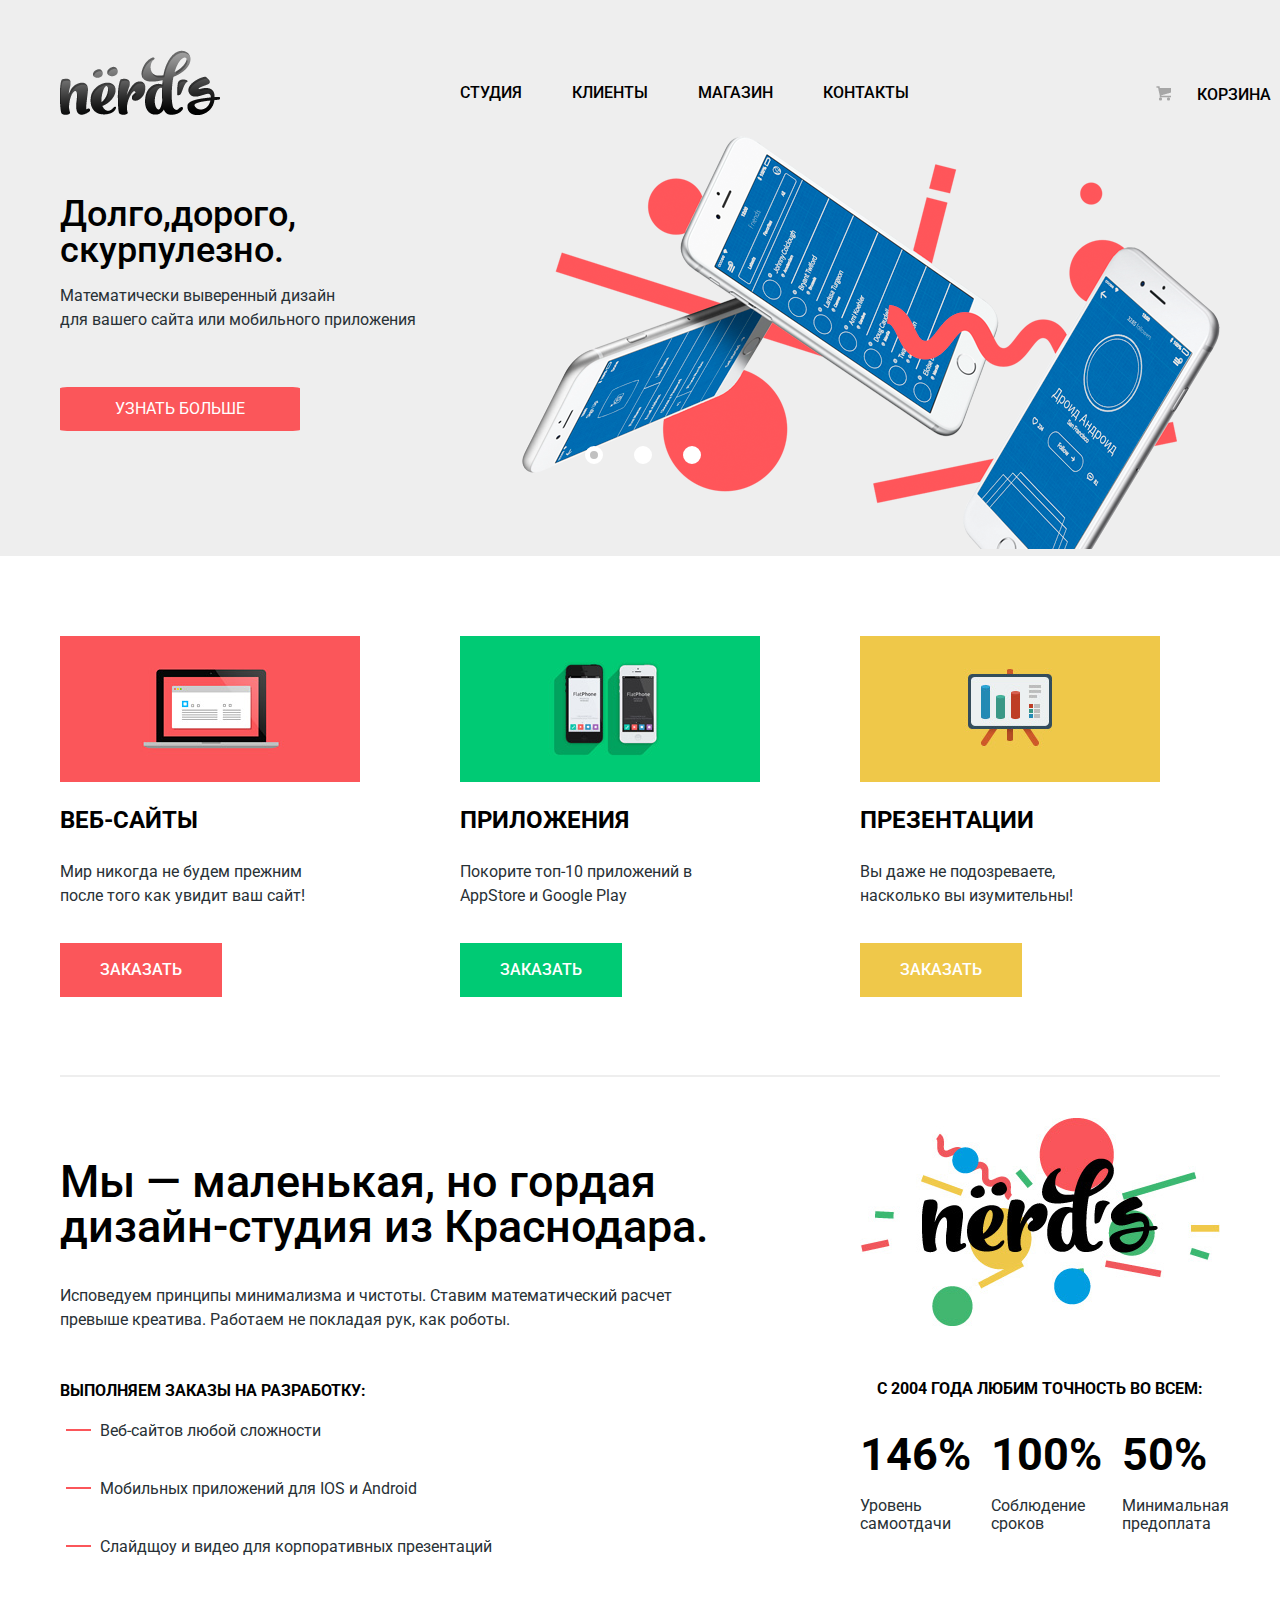
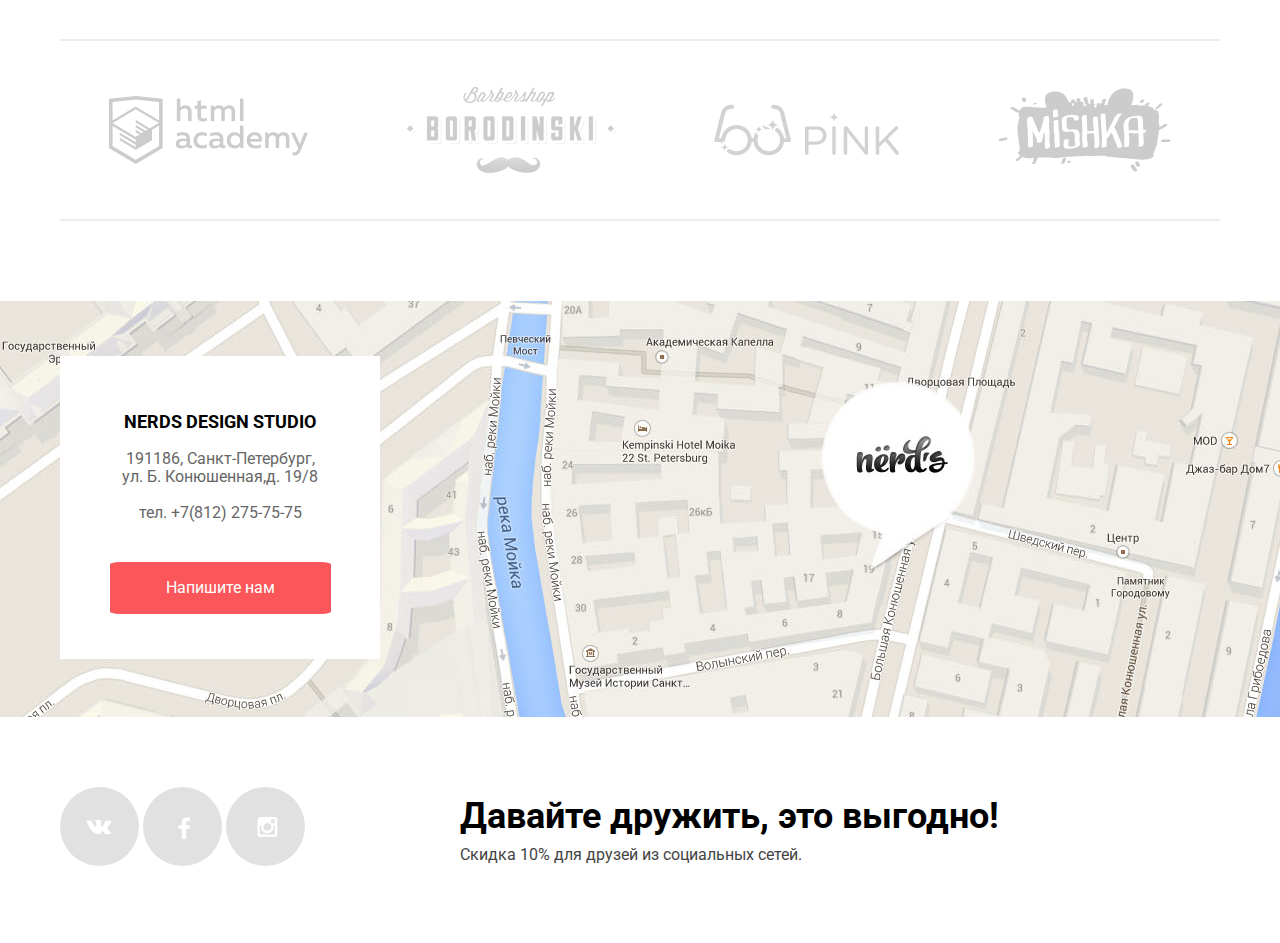
==== index.html @ 79101833 "Index page is done" ====
<!DOCTYPE HTML">
<html>
<head>
<meta http-equiv="Content-Type" content="text/html; charset=utf-8">
<title>nerds's</title>
<link rel="stylesheet" href="css/style.css">
<link href="https://fonts.googleapis.com/css?family=Roboto:400,500,700&amp;subset=cyrillic" rel="stylesheet">
</head>
<body>
	<header class="main-header">
		<div class="container ">
			<div class="header-logo">
				<img src="img/nerds-logo.png" alt="Nerds">
			</div>
			<nav class="main-navigation">
				<ul>
					<li><a href="#">Студия</a></li>
					<li><a href="#">Клиенты</a></li>
					<li><a href="#">Магазин	</a></li>
					<li><a href="#">Контакты</a></li>
				</ul>
			</nav>
			<div class="cart">
				<a class="cart" href="#">Корзина</a>
			</div>
	</div>
		<div class="slider">
			<div class="slider-controls">
				<i class="active"></i>
				<i></i>
				<i></i>
			</div>
			<div class="slides">
				<div class="slide">
					<div class="slide-text">
						<div class="slide-title">Долго,дорого,<br>скурпулезно.</div>
						<p>Математически выверенный дизайн<br> для вашего сайта или мобильного приложения</p>
						<a class="promo-button" href="#" type="button">Узнать больше</a>
					</div>
				</div>
				<div class="slide">
					<div class="slide-text">
						<div class="slide-title">Любим математику<br>как никто другой</div>
						<p>Никакого креатива, только математические формулы,для расчета идеальных пропорций</p>
						<a class="promo-button" href="#" type="button">Узнать больше</a>
					</div>
				</div>
				<div class="slide">
					<div class="slide-text">
						<div class="slide-title">Только ночь,<br>только хардкор</div>
						<p>Работаем днем как все? Мы против этого. <br>Ближе к полуночи работа только начинает</p>
						<a class="promo-button" href="#" type="button">Узнать больше</a>
					</div>
				</div>

			</div>
		</div>
	</header>
	<main class="container">

		<section class="features clearfix">
			<div class="feature-item">
				<img class="feature-item-img" src="img/illustration-1.png" width="300px" height="146px" alt="feature">
				<h2 class="feature-item-title">Веб-сайты</h2>
				<p>Мир никогда не будем прежним после того как увидит ваш сайт!</p>
				<a class="feature feature-button-1" href="#" type="button">Заказать</a>
			</div>
			<div class="feature-item">
				<img class="feature-item-img" src="img/illustration-2.png" width="300px" height="146px" alt="feature">
				<h2 class="feature-item-title">Приложения</h2>
				<p>Покорите топ-10 приложений в AppStore и Google Play</p>
				<a class="feature feature-button-2" href="#" type="button">Заказать</a>
			</div>
			<div class="feature-item">
				<img class="feature-item-img" src="img/illustration-3.png" width="300px" height="146px" alt="feature">
				<h2 class="feature-item-title">Презентации</h2>
				<p>Вы даже не подозреваете, насколько вы изумительны!</p>
				<a class="feature feature-button-3" href="#" type="button">Заказать</a>
			</div>
		</section>
		<section class="index-content clearfix">
			<div class="index-content-left">
				<p class="index-lead"><b>Мы — маленькая, но гордая дизайн-студия из Краснодара.</b></p>
				<p class="index-description">Исповедуем принципы минимализма и чистоты. Ставим математический расчет превыше креатива. Работаем не покладая рук, как роботы.</p>
				<b class="index-orders">Выполняем заказы на разработку:</b>
				<ul>
					<li>Веб-сайтов любой сложности</li>
					<li>Мобильных приложений для IOS и Android</li>
					<li>Слайдщоу и видео для корпоративных презентаций</li>
				</ul>
			</div>
			<div class="index-content-right">
				<figure class="index-content-img">
					<img src="img/index-content-img.jpg" width="360px" height="208px" alt="index-content">
				</figure>
				<b>С 2004 года любим точность во всем:</b>
				<div class="percentage-block">
					<div class="percentage-block-item">
						<h3>146%</h3>
						<p>Уровень самоотдачи</p>
					</div>
					<div class="percentage-block-item">
						<h3>100%</h3>
						<p>Соблюдение сроков</p>
					</div>
					<div class="percentage-block-item">
						<h3>50%</h3>
						<p>Минимальная предоплата</p>
					</div>
				</div>
			</div>
		</section>
		<section class="trust-us">
			<a class="trust-us-img trust-us-img-1"></a>
			<a class="trust-us-img trust-us-img-2"></a>
			<a class="trust-us-img trust-us-img-3"></a>
			<a class="trust-us-img trust-us-img-4"></a>	
		</section>
	</main>
	<div class="map">
		<div class="container">
			<div class="text-us">
				<h3>Nerds Design Studio</h3>
				<p>
					191186, Санкт-Петербург,<br>
					ул. Б. Конюшенная,д. 19/8<br><br>
					тел. +7(812) 275-75-75
				</p>
				<a class="map-button" href="#">Напишите нам</a>
			</div>
		</div>
	</div>
	<footer class="main-footer">
		<div class="container clearfix">
			<section class="footer-social">
				<a class="social-btn social-btn-vk" href="#"><img src="img/vk-icon.png" width="26px" height="15px" alt="vk"></a>
				<a class="social-btn social-btn-fb" href="#"><img src="img/fb-icon.png" width="12px" height="22px" alt="fb"></a>
				<a class="social-btn social-btn-inst" href="#"><img src="img/insta-icon.png" width="21px" height="21px" alt="insta"></a>
			</section>
			<section class="footer-promo">
				<h3>Давайте дружить, это выгодно!</h3>
				<p>Скидка 10% для друзей из социальных сетей.</p>
			</section>
		</div>
	</footer>
</body>
</html>
---- css/style.css ----
html,
body {
	min-width: 1122px;
	min-height: 1780px;
	margin:0;
	padding: 0;

	color: #000000;
	font-family: 'Roboto', sans-serif;
	font-size: 16px;
	line-height: 24px;
}

/*
.clearfix::after {
	content: "";

	display: table;
	clear: both;
}


.main-header {
	min-height: 135px;
	margin-bottom: 35px;

}


.container {
	width: 1160px;
	padding: 0 20px;
	margin: 0 auto;

}


.header-logo {
	float: left;
	width: 160px;
	height: 65px;

}


.main-navigation {
	float: left;
	width: 820px;


}


.cart {
	float: right;
	width: 180px;
}

.slider {
	height: 413px;
	margin-bottom: 60px;
}

.features {
	padding-bottom: 80px;
	margin-bottom: 80px;
	border-bottom: 1px solid black;
}

.feature-item {
	float: left;
	width: 300px;
	margin-right: 100px;

}

.feature-item:last-child {
	margin-right: 0;
}


.index-content {
	margin-bottom: 80px;
}

.index-content-left {
	width: 660px;
	float:left;
	margin-right: 140px;

}

.index-content-right {
	width: 360px;
	float: right;

}

.trust-us {
	min-height:182px; 
	margin-bottom: 80px;
	border: 1px solid black;
}


.map {
	height: 416px;
}

.text-us {
	width: 320px;
}

.main-footer {
	margin-top: 70px;
}

.footer-social {
	float: left;
	width: 280px;
	margin-right: 120px;
}

.footer-promo {
	float: right;
	width: 560px;
}

CATALOG;

.main-title {
	padding-top:75px;
	padding-bottom: 115px;
	text-align: center;
	margin-bottom: 60px;
}


.sidebar {
	float: left;
	width: 260px;
	margin-right: 140px;
}

.sort {
	margin-bottom: 60px;
}
.catalog-content {
	float: right;
	width: 760px;

}


.sort-title {
	float: left;
}

.sort-anc {
	float: right;
}


.catalog-content-box {
	margin-bottom: 60px;
}


.catalog-content-element {
	float: left;
	width: 360px;
	min-height: 620px;
	margin-right: 40px;
	margin-bottom: 40px;
}

.catalog-content-element:nth-child(even){
	float: right;
	margin-right: 0;
}

.pagination {
	margin-bottom: 60px;
}
*/

/* FLEX  */

.main-header{
	background: #EEEEEE url("../img/grey_bg.jpg") no-repeat;
}

.main-header {
	min-height: 135px;
	text-transform: uppercase;



}
 .container {
	width: 1160px;
	margin: 0 auto;
	padding: 0 20px;
}

.main-header .container {
	display: flex;
	padding-top: 50px;
	margin-bottom: 2px;
}

.main-header .container .header-logo {
	width: 160px;
	height:65px;
}

.main-header .container .header-logo:hover {
	opacity: 0.8;
}

.main-header .container .header-logo:active {
	opacity: 0.3;
}

.main-navigation ul {
	display: flex;
	flex-direction: row;
	margin-left: 200px;
	margin-right: 200px;
	padding-top: 12px;
}

.main-navigation li {
	margin-right: 50px;
	list-style-type: none;
}

.main-navigation li:last-child {
	margin-right: 0;
}

.main-navigation a {
	text-decoration: none;
	font-family: 'Roboto', sans-serif;
	color: #000000;
	font-weight: 500;
	font-size: 16px;
	line-height: 30px;
}

.main-navigation a:hover,
.cart a:hover {
	color:#fb565a;
}

.main-navigation a:active,
.cart a:active {
	text-decoration: underline;
	text-decoration-color: #fb565a;
}
.cart {
	width: 160px;
	padding-top: 30px;
}

.cart a {
	position: relative;

	padding-left: 88px;
	text-decoration: none;
	font-family: 'Roboto', sans-serif;
	color: #000000;
	font-weight: 500;
	font-size: 16px;
	line-height: 30px;
}

.cart a::before {
	position: absolute;
	content: "";
	width: 15px;
	height: 15px;
	right: 100px;
	bottom: 3px;
	background: #EEEEEE url("../img/cart-icon.png") no-repeat top;
}

.main-navigation {
	flex-grow: 1;
}

.slider {
	position: relative;

	width: 1160px;
	height: 430;
	margin-left: auto;
	margin-right: auto;


	margin-bottom: 80px;
}

.slider-controls {
	position: absolute;

	padding: 0 36px;
	height: 10px;
	margin-left: -100px;
	text-align: center;
	left: 50%;
	bottom:100px;

	z-index: 1000;
}



.slider-controls i {
	display: inline-block;

	margin: 0 9px;
	width: 8px;
	height: 8px;
	vertical-align: top;
	background: white;
	margin-right: 18px;
	border: 5px solid white;
	border-radius: 50%;
	cursor: pointer;
}

.slider-controls .active {
	background: #c1c1c1;
}


.slide {
	position: absolute;
	
	width: 100%;
	height: 100%;
	
	top: 0;
	left: 0;
	overflow: hidden;
}

.slide-text {
	width: 380px;
	padding: 70px 0;
	color:#283136;
	text-transform: none;
}

.slide-title {
	font-size: 36px;
	line-height:36px;
	font-weight: 500;
	color:black;
}

.promo-button {
	display: block;
	width: 240px;
	padding: 10px 0;

	background: #fb565a;
	font-size: 16px;
	text-decoration: none;
	color:white;
	text-align: center;
	border-radius: 3%;
	margin-top: 55px;
	text-transform: uppercase;
}

.promo-button:hover {
	background: #E74246;
}

.promo-button:active {
	background: #D7373B
	opacity: 0.3;
}

.slide:nth-child(1) {
	background: url("../img/slide1.png") no-repeat;
	background-position: 100% 10px;
}

.slide:nth-child(2) {
	background: url("../img/slide2.png") no-repeat;
	background-position: 100% 10px;
}

.slide:nth-child(3) {
	background: url("../img/slide3.png") no-repeat;
	background-position: 100% 10px;
}

.slide:nth-child(1) {
	display: block;
}

.slide:nth-child(2) {
	display: none;
}

.slide:nth-child(3) {
	display: none;
}

.features {
	display: flex;
	position: relative;
	padding-bottom: 80px;
	margin-bottom: 41px;
}

.feature-item {
	width: 300px;
	margin-right: 100px;
}

.feature-item:last-child {
	margin-right: 0;
}

.feature-item-title {
	font-weight: bold;
	font-size: 24px;
	line-height: 30px;
	text-transform: uppercase;
	margin-top: 23px;
	margin-bottom: 25px; 
	color: #000000;
}


.feature-item p {
	width: 245px;
	color:#283136;
	margin-bottom: 35px;
}

.feature {
	display: inline-block;
	padding: 18px 40px;

	font-size: 16px;
	line-height: 18px;
	font-weight: 500;
	text-transform: uppercase;
	text-decoration: none;
	color: #ffffff;
}

.feature-button-1 {
	background: #FB565A;
}

.feature-button-1:hover {
	background: #E74246
}

.feature-button-1:active {
	background: #D7373B
}

.feature-button-2 {
	background: #00CA74;
}

.feature-button-2:hover {
	background: #00BC6C;
}

.feature-button-2:active {
	background: #00AA62;
}

.feature-button-3 {
	background: #EFC84A;
}

.feature-button-3:hover {
	background: #EAB534;
}

.feature-button-3:active {
	background: #E5A722;
}

.features::after {
	position: absolute;
	content: "";

	bottom: 0;
	width: 100%;
	height: 2px;

	background: #000000 url("../img/feature-hr.png");
}

.index-content {
	display: flex;
	margin-bottom: 80px;
}

.index-content-left {
	width: 660px;
	margin-right: 140px;
}

.index-content-right {
	flex-grow: 1;
}

.index-lead {
	width: 668px;
	font-size: 45px;
	line-height: 45px;
	color: #000000;
	margin-top: 41px;

	margin-bottom: 35px;
}


.index-lead b {
	font-weight: 500;
}

.index-description {
	width: 658px;
	color:#283136;

	margin-bottom: 47px;
}

.index-orders {
	text-transform: uppercase;
}

.index-content-left ul {
	margin-bottom: 0;
	 list-style: none;
}

.index-content-left li {
	position: relative;

	margin-bottom: 34px;
	color:#283136;
}

.index-content-left li:last-child {
	margin-bottom: 0;
}

.index-content-left li::before {
	content: "";
	position: absolute;
	left: -34px;
	top: 10px;

	width: 25px;
	height: 2px;

	
	background: red url("../img/index-content-li.png");
}

.index-content-img {
	margin: 0;
	margin-bottom: 51px;
}

.index-content-right b{
	display: inline-block;
	padding-left: 17px;
	margin: 0;
	margin-bottom: 49px;

	text-transform: uppercase;
}

.percentage-block {
	display: flex;
	justify-content: space-between;
}

.percentage-block h3, .percentage-block p {
	margin: 0;
	padding: 0;
}

.percentage-block-item h3 {
	margin-bottom: 37px;
	margin-right:20px;

	font-size: 45px;
	line-height: 10px;
	font-weight: bold;
}

.percentage-block-item h3:last-child {
	margin-right: 0;
}

.percentage-block-item p {
	line-height: 18px;
	color:#283136;
}

.trust-us {
	display: flex;
	justify-content: space-around;
	align-items: center;

	position: relative;

	min-height:182px; 
	margin-bottom: 80px;
	/*border: 1px solid black;*/

}

.trust-us-img {
	cursor: pointer;
}

.trust-us-img-1 {
	display: inline-block;
	width: 199px;
	height: 68px;

	background: url("../img/trust-us-1.png");
}

.trust-us-img-1:hover{
	background: url("../img/trust-us-1-hover.png");
}

.trust-us-img-1:active {
	background: url("../img/trust-us-1-active.png");
}

.trust-us-img-2{
	display: inline-block;
	width: 209px;
	height: 87px;

	background: url("../img/trust-us-2.png");
}

.trust-us-img-2:hover{
	background: url("../img/trust-us-2-hover.png");
}

.trust-us-img-2:active {
	background: url("../img/trust-us-2-active.png");
}

.trust-us-img-3 {
	display: inline-block;
	width: 185px;
	height: 52px;

	background: url("../img/trust-us-3.png");
}

.trust-us-img-3:hover{
	background: url("../img/trust-us-3-hover.png");
}

.trust-us-img-3:active {
	background: url("../img/trust-us-3-active.png");
}

.trust-us-img-4 {
	display: inline-block;
	width: 173px;
	height: 84px;

	background: url("../img/trust-us-4.png");
}

.trust-us-img-4:hover{
	background: url("../img/trust-us-4-hover.png");
}

.trust-us-img-4:active {
	background: url("../img/trust-us-4-active.png");
}

.trust-us::before {
	position: absolute;
	top: 0;

	content: "";

	width: 1160px;
	height: 2px;

	background: black url("../img/trust-us-divide.png");
}

.trust-us::after {
	position: absolute;
	bottom: 0;

	content: "";

	width: 1160px;
	height: 2px;

	background: black url("../img/trust-us-divide.png");
}


.map {
	position: relative;
	width: 100%;
	height: 416px;

	background: #B5B5B5 url("../img/map-bg.jpg") no-repeat;
	background-size: cover;
}


.text-us {
	position: absolute;
	width: 320px;
	margin: 55px 0;

	background: #ffffff;
}

.text-us h3 {
	margin: 0;
	padding: 0;
	text-align: center;
	margin-top: 51px;
	margin-bottom: 0;

	font-size: 18px;
	line-height: 30px;
	font-weight: bold;
	text-transform: uppercase;

}

.text-us p {
	margin:0;
	padding: 0;
	text-align: center;
	margin-top: 13px;

	line-height: 18px;
	color: #666666;
}

.map-button {
	display: block;
	width: 219px;
	text-align: center;
	margin-top: 40px;
	margin-bottom: 45px;
	margin-left: auto;
	margin-right: auto;

	padding: 16px 0;

	background: #FB565A;
	border: 1px solid #FB565A;
	border-radius: 5%;

	line-height: 18px;
	color:#ffffff;
	text-decoration: none;
}

.map-button:hover {
	background: #E74246;
}

.map-button:active {
	background: #D7373B;
}

.main-footer .container {
	margin-top: 70px;
	margin-bottom: 70px;
	display: flex;
}

.footer-social {
	width: 280px;
	margin-right: 120px;
}

.social-btn {
	display: inline-block;
	position: relative;

	width: 79px;
	height: 79px;
	background: #E1E1E1;

	border:0px solid #E1E1E1;
	border-radius: 50%;
}

.social-btn:hover {
	background: #E74246;;
}

.social-btn:active {
	background: #D7373B;
}

.social-btn img {
	position: absolute;
	top: 50%;
	left: 50%;
}


.social-btn-vk img{
	margin-left: -14px;
	margin-top: -7px;
}

.social-btn-fb img{
	margin-left: -5px;
	margin-top: -10px;
}

.social-btn-inst img{
	margin-left: -9px;
	margin-top: -11px;
}


.footer-promo h3 {
	font-size: 36px;
	line-height: 36px;

	margin: 0;
	margin-top: 11px;
}

.footer-promo p {
	margin: 0;
	margin-top: 10px;

	color: #444444;
	line-height: 22px;
}


/*   CATALOG  */


.main-title{
	padding-top:75px;
	padding-bottom: 115px;
	margin-bottom: 60px;
	text-align: center;	
}

.catalog-main-container {
	display: flex;
	margin-bottom: 60px;
}

.sidebar {
	width: 260px;
	margin-right: 140px;
}

.catalog-content {
	width: 740px;
}

.sort {
	display: flex;
	justify-content: space-between;
}
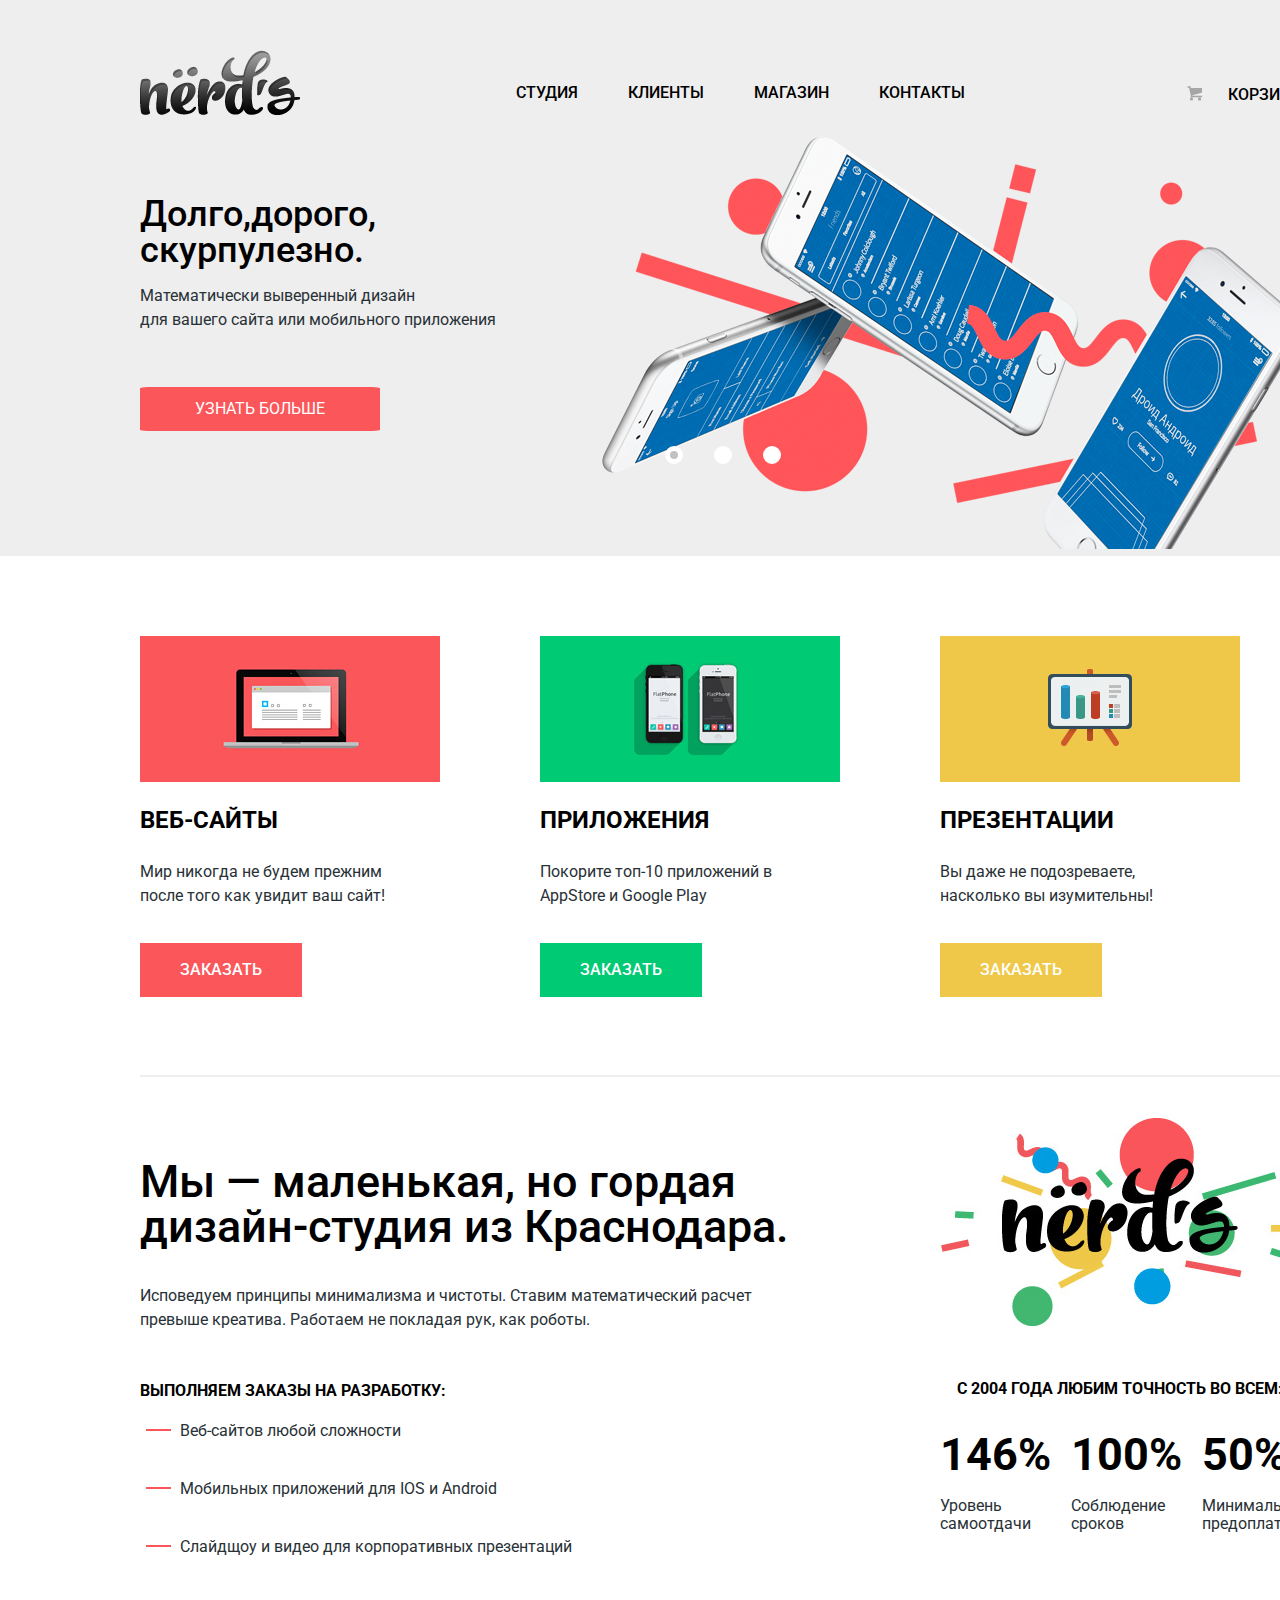
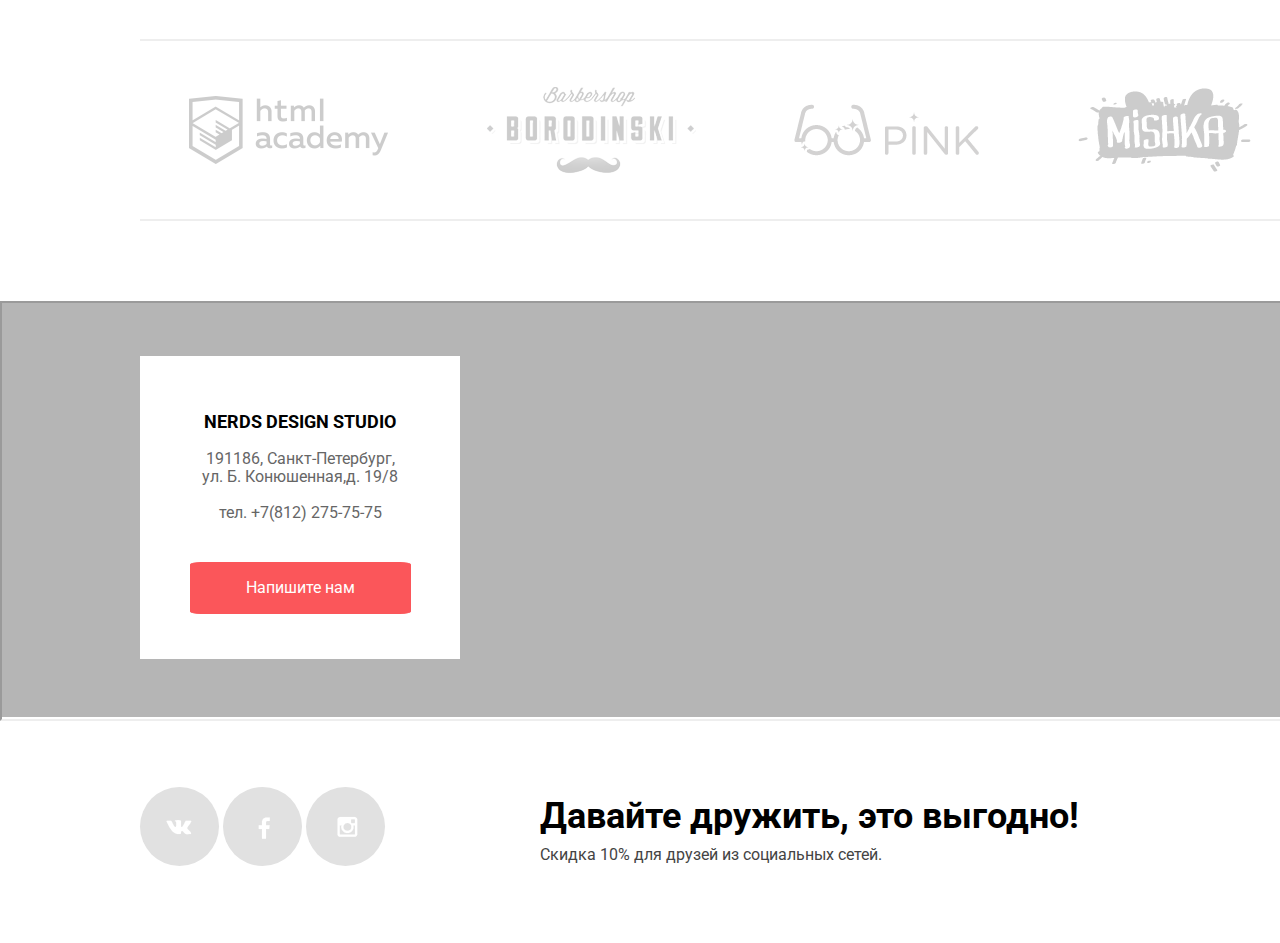
==== commit 5bde5c35: "Added Yandex map, Made modal-window with JS" ====
--- a/index.html
+++ b/index.html
@@ -129,6 +129,7 @@
 				<a class="map-button" href="#">Напишите нам</a>
 			</div>
 		</div>
+			<iframe src="https://yandex.ru/map-widget/v1/-/CBFIAXBK-D" style="pointer-events: none;" width="100%" height="416" frameborder="1" allowfullscreen="true"></iframe>
 	</div>
 	<footer class="main-footer">
 		<div class="container clearfix">
@@ -143,5 +144,37 @@
 			</section>
 		</div>
 	</footer>
+
+	<div class="modal-write-us">
+			<button class="close">Закрыть</button>
+			<h2 class="modal-header">Напишите нам</h2>
+			<form action="#" class="modal-form" method="post">
+				<div class="block">
+					<label>
+						<p>Ваше имя:</p>
+						<input type="text" class="modal-name" name="name" placeholder="Представьтесь, пожалуйста">
+					</label>
+				</div>
+				<div class="block">
+					<label>
+						<p>Ваш e-mail:</p>
+						<input type="text" class="modal-email" name="email" placeholder="Для отправки ответа">
+					</label>
+				</div>
+				<div class="block">
+					<label>
+						<p>Текст письма:</p>
+						<textarea name="message" class="modal-message" placeholder="В свободной форме"></textarea>
+					</label>
+				</div>
+
+				<button type="submit" class="modal-button" name="submit">Отправить</button>
+			</form>
+		</div>
+
+		<div class="modal-overlay"></div>
+	<script src="js/script.js"></script>
 </body>
-</html>+
+</html>
+
--- a/css/style.css
+++ b/css/style.css
@@ -1,10 +1,9 @@
 html,
 body {
-	min-width: 1122px;
+	min-width: 1440px;
 	min-height: 1780px;
 	margin:0;
 	padding: 0;
-
 	color: #000000;
 	font-family: 'Roboto', sans-serif;
 	font-size: 16px;
@@ -187,16 +186,10 @@
 /* FLEX  */
 
 .main-header{
-	background: #EEEEEE url("../img/grey_bg.jpg") no-repeat;
-}
-
-.main-header {
-	min-height: 135px;
+	background: #EEEEEE;
 	text-transform: uppercase;
-
-
-
-}
+}
+
  .container {
 	width: 1160px;
 	margin: 0 auto;
@@ -207,6 +200,7 @@
 	display: flex;
 	padding-top: 50px;
 	margin-bottom: 2px;
+	justify-content: space-between;
 }
 
 .main-header .container .header-logo {
@@ -225,14 +219,27 @@
 .main-navigation ul {
 	display: flex;
 	flex-direction: row;
-	margin-left: 200px;
-	margin-right: 200px;
 	padding-top: 12px;
 }
 
 .main-navigation li {
+	position: relative;
+
 	margin-right: 50px;
 	list-style-type: none;
+}
+
+.main-navigation .active::before {
+	content: "";
+	position: absolute;
+
+	width: 100%;
+	height: 2px;
+	
+	bottom: -4px;
+	left: 0;
+
+	background: #FB565A;
 }
 
 .main-navigation li:last-child {
@@ -285,9 +292,7 @@
 	background: #EEEEEE url("../img/cart-icon.png") no-repeat top;
 }
 
-.main-navigation {
-	flex-grow: 1;
-}
+
 
 .slider {
 	position: relative;
@@ -725,7 +730,7 @@
 	width: 100%;
 	height: 416px;
 
-	background: #B5B5B5 url("../img/map-bg.jpg") no-repeat;
+	background: #B5B5B5 /*url("../img/map-bg.jpg") no-repeat*/;
 	background-size: cover;
 }
 
@@ -882,13 +887,889 @@
 }
 
 .catalog-content {
-	width: 740px;
+	min-width: 760px;
 }
 
 .sort {
 	display: flex;
-	justify-content: space-between;
-}
-
-
-
+	margin-bottom: 58px;
+}
+
+
+
+.main-title h1 {
+	margin: 0;
+	padding: 0;
+	font-size: 55px;
+	line-height: 55px;
+	font-weight: 500;
+	text-transform: none;
+}
+
+
+.form-price {
+	margin-bottom: 56px;
+}
+
+.form-price h2 {
+	margin: 0;
+	padding: 0;
+	margin-bottom: 52px;
+	
+	font-size: 18px;
+	line-height: 30px;
+	text-transform: uppercase;
+
+}
+
+.range {
+	position: relative;
+	padding: 39px 32px;
+	background: #EEEEEE;
+	border-radius: 5%;
+	margin-bottom: 14px;
+}
+
+.range .scale {
+	height: 2px;
+	background: #d7dcde;
+}
+
+.range-left,
+.range-right {
+	position: absolute;
+	width: 4px;
+	height: 4px;
+	background: #ABABAB;
+    border: 9px solid #ffffff;
+    border-radius: 45%;
+    box-shadow: 0px 2px 1px 0px #CFCFCF;
+
+    cursor:pointer;
+}
+
+.range-left {
+	top: 28px;
+    left: 26px;
+}
+
+.range-right {
+	top:28px;
+	right: 68px;
+}
+
+.bar {
+	width: 142px;
+	height: 2px;
+	background: #00CA74;
+}
+
+
+
+.price-value{
+	width: 80px;
+	height: 38px;
+	padding: 8px 10px; 
+	background: #EEEEEE;
+	border: none;
+	border-radius: 5%;
+	margin-left: 10px;
+	text-align: center;
+
+	font-family: 'Roboto', sans-serif;
+	font-size: 16px;
+	line-height: 22px;
+	color:#283136;
+	font-weight: normal;
+
+}
+
+.price-value-left {
+	margin-right: 28px;
+}
+
+.form-price label {
+	font-size: 16px;
+	line-height: 22px;
+	color:#283136;
+	font-weight: normal;
+}
+
+.form-mesh {
+	margin-bottom: 55px;
+}
+
+.form-mesh h2 {
+	margin: 0;
+	padding: 0;
+	font-size: 16px;
+	line-height: 30px;
+	font-weight: bold;
+	text-transform: uppercase;
+	margin-bottom: 20px;
+}
+
+.form-mesh ul,.form-mesh li  {
+	list-style: none;
+	margin: 0;
+	padding: 0;
+}
+
+
+.form-mesh li {
+	margin-left: 34px;
+	margin-bottom: 28px;
+}
+
+
+.form-mesh li:last-child {
+	margin-bottom: 0;
+}
+
+.form-mesh label {
+	position: relative;
+
+	font-size: 16px;
+	line-height: 20px;
+	font-weight: normal;
+	color:#283136;
+
+	cursor: pointer;
+}
+
+.form-mesh label:hover {
+	color:#000000;
+}
+
+.form-mesh label:disabled {
+	opacity: 0.3;
+}
+
+.form-mesh input[type = 'radio'] {
+	display: none;
+}
+
+.form-mesh input[type='radio'] + .radio-indicator {
+	position: absolute;
+
+	width: 18px;
+	height: 18px;
+
+    left: -33px;
+    top: -3px;
+
+	background: #ffffff;
+
+	border: 3px solid #B8B8B8;
+	border-radius: 50%;
+
+}
+
+
+.form-mesh input[type='radio']:checked + .radio-indicator::before {
+	content: "";
+	position: absolute;
+	
+	width: 8px;
+	height: 8px;
+
+    top: 5px;
+    left: 5px;
+
+	background: #B8B8B8;
+	border-radius: 50%;
+
+}
+
+
+.form-mesh input[type='radio']:hover + .radio-indicator {
+	border: 3px solid #4D4D4D;
+}
+
+.form-mesh input[type='radio']:hover + .radio-indicator::before {
+	background:#4D4D4D;
+}
+
+
+.form-mesh input[type='radio']:disabled + .radio-indicator {
+	border: 3px solid #EDEDED;
+}
+
+
+.form-mesh input[type='radio']:disabled + .radio-indicator::before {
+	background:#EDEDED;
+}
+
+
+
+
+
+.form-features {
+	margin-bottom: 48px;
+
+}
+
+
+.form-features h2 {
+	margin: 0;
+	padding: 0;
+	font-size: 16px;
+	line-height: 30px;
+	font-weight: bold;
+	text-transform: uppercase;
+	margin-bottom: 20px;
+}
+
+.form-features ul,.form-features li  {
+	list-style: none;
+	margin: 0;
+	padding: 0;
+}
+
+
+.form-features li {
+	margin-left: 34px;
+	margin-bottom: 28px;
+}
+
+
+.form-features li:last-child {
+	margin-bottom: 0;
+}
+
+.form-features label {
+	position: relative;
+
+	font-size: 16px;
+	line-height: 20px;
+	font-weight: normal;
+	color:#283136;
+
+	cursor: pointer;
+}
+
+.form-features label:hover {
+	color:#000000;
+}
+
+.form-features label:disabled {
+	opacity: 0.3;
+}
+
+.form-features input[type = 'checkbox'] {
+	display: none;
+}
+
+
+.form-features input[type = 'checkbox'] + .checkbox-indicator {
+	position: absolute;
+
+	width: 23px;
+	height: 23px;
+
+	top: -3px;
+	left: -33px;
+
+	background: url("../img/checkbox-off.png") no-repeat;
+	
+	opacity:0.4;
+}
+
+
+
+.form-features input[type = 'checkbox']:checked + .checkbox-indicator {
+	width: 27px;
+	height: 27px;
+	background: url("../img/checkbox-on.png") no-repeat;
+}
+
+
+
+.form-features  input[type = 'checkbox']:hover + .checkbox-indicator {
+	opacity:1.0;
+}
+
+.form-features input[type = 'checkbox']:disabled + .checkbox-indicator {
+	opacity:0.1;
+}
+
+
+.sidebar-form .form-button {
+	padding: 18px 90px;
+
+	color: #000000;
+	font-family: 'Roboto', sans-serif;
+	font-size: 16px;
+	line-height: 18px;
+	font-weight: normal;
+	text-transform: uppercase;
+
+	background: #EEEEEE;
+	border: none;
+
+	cursor: pointer;
+}
+
+.sidebar-form .form-button:hover {
+	background: #DFDFDF;
+}
+
+.sidebar-form .form-button:active {
+	color: : #B4B4B4;
+	box-shadow: 0px 2px 0px 0px #DFDFDF;
+}
+
+
+
+.sort-title {
+	margin: 0;
+	padding: 0;
+	font-size: 18px;
+	line-height: 18px;
+	text-transform: uppercase;
+	margin-right: 268px;
+}
+
+ .sort-types {
+	text-transform: uppercase;
+	font-size: 14px;
+	line-height: 18px;
+	color:#000000;
+	text-decoration: none;
+	margin-right: 20px;
+	opacity: 0.3
+}
+
+ .sort-types:hover {
+	opacity: 0.6
+}
+
+ .sort-types:active {
+ 	opacity: 1.0;
+ }
+
+.sort-anc .active {
+	opacity: 1.0;
+}
+
+
+.sort-anc a:last-child {
+	margin-right: 40px;
+}
+
+
+
+.sort-order a {
+	display: inline-block;
+	width: 9px;
+	height: 9px;
+
+	opacity: 0.2;
+}
+
+.sort-order a:hover{
+	opacity: 0.4;
+}
+
+.sort-order a:active {
+	opacity: 1.0;
+}
+
+.sort-order .active {
+	opacity: 1.0;
+}
+
+.sort-order a:first-child {
+	margin-right: 28px;
+	background: url("../img/sort-down.png") no-repeat;
+}
+
+.sort-order a:last-child {
+	background: url("../img/sort-up.png") no-repeat;
+}
+
+
+
+.catalog-content-box {
+	display: flex;
+	flex-wrap: wrap;
+	margin-bottom: 60px;
+}
+
+
+.catalog-content-element {
+	width: 360px;
+	height: 617px;
+	margin-bottom: 36px;
+}
+
+
+
+.catalog-content-element:nth-child(odd) {
+	margin-right: 40px;
+}
+
+.element-header {
+	position: relative;
+	width: 360px;
+	height: 41px;
+
+	background: #E9E9E9;
+}
+
+.element-header .header-controls {
+	position: absolute;
+	margin-left: 14px;
+	margin-top: 12px;
+	
+	z-index: 1000;
+}
+
+.element-header .header-controls i {
+	display: inline-block;
+
+	width: 14px;
+	height: 14px;
+
+	margin-right: 9px;
+
+	background: #ffffff;
+	border-radius: 50%;
+}
+
+.element-body {
+	position: relative;
+}
+
+
+
+.element-body img:hover{
+	box-shadow: 
+		2px 0px 0px 1px #EDEDED,
+		-2px 0px 0px 1px #EDEDED;
+}
+
+
+.element-body img:hover + .element-info {
+	display: block;
+}
+
+.element-body img:hover + .element-info::before {
+	content: "";
+	position: absolute;
+
+	width: 360px;
+	height: 41px;
+
+	top:-385px;
+	left: 0;
+
+	background: #4D4D4D;
+}
+
+.element-info {
+	display: none;
+	position: absolute;
+
+	width: 100%;
+	height: 231px;
+
+
+	
+	left: 0;
+	bottom: 0;
+
+	text-align: center;
+	box-sizing: border-box;
+	word-wrap: break-word;
+
+
+	background: #EEEEEE;
+}
+
+.element-info:hover {
+	display: block;
+}
+
+.element-info b {
+	display: block;
+
+	margin-top: 29px;
+	padding-left: 100px;
+	padding-right: 100px;
+
+
+	font-size: 18px;
+	line-height: 30px;
+	font-weight: bold;
+	text-transform: uppercase;
+
+	color: #000000;
+}
+
+
+.element-info p {
+	margin-top: 21px;
+	padding-left: 78px;
+	padding-right: 80px;
+
+	line-height: 18px;
+	color: #666666;
+}
+
+.element-info a {
+	display: block;
+	width: 200px;
+	height: 50px;
+
+	margin-top: 30px;
+	margin-left: auto;
+	margin-right: auto;
+
+	text-align: center;
+	padding: 17px 10px;
+	box-sizing: border-box;
+
+	
+	line-height: 17px;
+	color: #ffffff;
+	text-decoration: none;
+
+	background: #FB565A;
+	border-radius: 5%;
+}
+
+.element-info a:hover {
+	background: #E74246;
+}
+
+.element-info a:active {
+	background: #D7373B;
+	box-shadow: inset 0px 1px 0 #C73337; 
+}
+
+.pagination ul, .pagination li {
+	margin:0;
+	padding: 0;
+
+}
+
+.pagination ul {
+	list-style: none;
+}
+
+.pagination li {
+	display: inline-block;
+	/*box-sizing: border-box;
+	height: 55px;*/
+
+	padding:17px 22px;
+	text-align: center;
+	margin-right: 10px;
+	
+	border-radius: 5%;
+	background: #EEEEEE;
+
+	cursor: pointer;
+}
+
+.pagination .prev, .pagination .next {
+	width: 265px;
+	padding: 17px 22px;
+}
+
+.pagination a {
+	color: #000000;
+	text-decoration: none;
+	text-transform: uppercase;
+	line-height: 18px;
+}
+
+
+.pagination .prev {
+	display: none;
+}
+
+.pagination .active {
+	border: 4px solid #EEEEEE;
+    padding: 14px 20px;
+    background: #ffffff;
+}
+
+
+.pagination li:hover {
+	background: #DFDFDF
+}
+
+.pagination li:active {
+	background: #D5D5D5
+	box-shadow: inset 0px 1px 0 #BFBFBF;
+}
+
+
+/* Модальное окно */
+
+.modal-write-us {
+	display: none;
+	position: fixed;
+	width: 960px;
+	padding: 65px 100px;
+
+	bottom: 180px;
+	left: 264px;
+
+	box-sizing: border-box;
+
+	background: #FFFFFF;
+	box-shadow: 0px 20px 40px 0px rgba(0, 1, 1, 0.75); 
+
+	z-index: 3000;
+	opacity: 0;
+	
+}
+
+.modal-write-us form {
+	margin: 0;
+	padding: 0;
+}
+
+.modal-header {
+	margin: 0;
+	padding: 0;
+
+	font-size: 45px;
+	line-height: 45px;
+	color: #000000;
+	font-weight: 500;
+
+	margin-bottom: 48px;
+}
+
+.modal-form .block {
+	display: inline-block;
+}
+
+.modal-form p {
+	display: block;
+	margin: 0;
+	padding: 0;
+
+	font-size: 16px;
+	line-height: 18px;
+	color: #000000;
+	font-weight: bold;
+
+	margin-bottom: 12px;
+}
+
+.modal-form input {
+	display: block;
+	width: 354px;
+
+	padding: 15px 8px;
+	box-sizing: border-box;
+
+	color: #000000;
+	font-family: 'Roboto', sans-serif;
+	font-size: 16px;
+	line-height: 18px;
+
+	border: 3px solid #D7DCDE;
+	margin-bottom: 35px;
+}
+
+.modal-form input:hover,
+.modal-message:hover {
+	border: 3px solid #B4B9BB;
+}
+
+.modal-form input:focus,
+.modal-message:focus {
+	border: 3px solid #000000;
+	box-shadow: none;
+}
+
+.modal-name {
+	margin-right: 40px;
+}
+
+.modal-message {
+	display: block;
+	resize: none;
+
+	width: 754px;
+	height: 112px;
+	padding: 14px 8px;
+	
+	box-sizing: border-box;
+
+	color: #000000;
+	font-family: 'Roboto', sans-serif;
+	font-size: 16px;
+	line-height: 18px;
+
+	border: 3px solid #D7DCDE;
+
+	margin-bottom: 47px;
+
+}
+
+
+
+.modal-button {
+	display: block;
+	box-sizing: border-box;
+	width: 260px;
+	padding: 18px 60px;
+	margin-bottom: 10px;
+
+	text-align: center;
+	line-height: 18px;
+	color: #ffffff;
+	text-transform: uppercase;
+	cursor: pointer;
+
+	border: none;
+	border-radius: 5%;
+	background:#FB565A;
+}
+
+
+.modal-button:hover {
+	background: #E74246;
+}
+
+.modal-button:active {
+	background: #D7373B;
+}
+
+.modal-write-us .close {
+	position: absolute;
+	margin: 0;
+	padding: 0;
+	font-size: 0;
+
+	cursor: pointer;
+
+	width: 21px;
+	height: 21px;
+
+	top: 80px;
+	right: 94px;
+
+	border: none;
+	background: #ffffff;
+}
+
+
+.modal-write-us .close::before,
+.modal-write-us .close::after {
+	content: "";
+	position: absolute;
+
+	width: 21px;
+	height: 3px;
+
+	top:8px;
+	left: 0;
+
+	background: #FECCCD;
+
+}
+
+.modal-write-us .close:hover::before,
+.modal-write-us .close:hover::after {
+	background: #FB565A;
+}
+
+.modal-write-us .close:active::before,
+.modal-write-us .close:active::after {
+	background: #FFEEEE;
+}
+
+.modal-write-us .close::before {
+	transform: rotate(45deg);
+}
+
+.modal-write-us .close::after {
+	transform: rotate(-45deg);
+}
+
+
+.modal-overlay {
+	display: none;
+	position: fixed;
+
+	width: 100%;
+	height: 100%;
+
+	top: 0;
+	left: 0;
+
+	z-index: 2000;
+
+	background: rgba(0,0,0,0.5);
+}
+
+
+@keyframes show{
+	 0%{
+		 opacity:0;
+	 } 
+	 
+	 100% {
+		 opacity:1;
+	 }
+}
+
+
+
+
+
+.modal-write-us-show {
+	display: block;
+	opacity: 1.0;
+
+}
+
+
+
+
+.modal-write-us-opacity {
+	animation: show 1s; /* Указываем название анимации, её время и количество повторов*/
+}
+
+.overlay-show {
+	display: block;
+}
+
+.modal-red-border {
+	border: 3px solid #E74246 !important;
+
+}
+
+.modal-shake {
+	animation: shake 0.6s;
+}
+
+@keyframes shake {
+  10%, 90% {
+    transform: translate3d(-1px, 0, 0);
+  }
+  
+  20%, 80% {
+    transform: translate3d(2px, 0, 0);
+  }
+
+  30%, 50%, 70% {
+    transform: translate3d(-4px, 0, 0);
+  }
+
+  40%, 60% {
+    transform: translate3d(4px, 0, 0);
+  }
+}
+
+
+
+
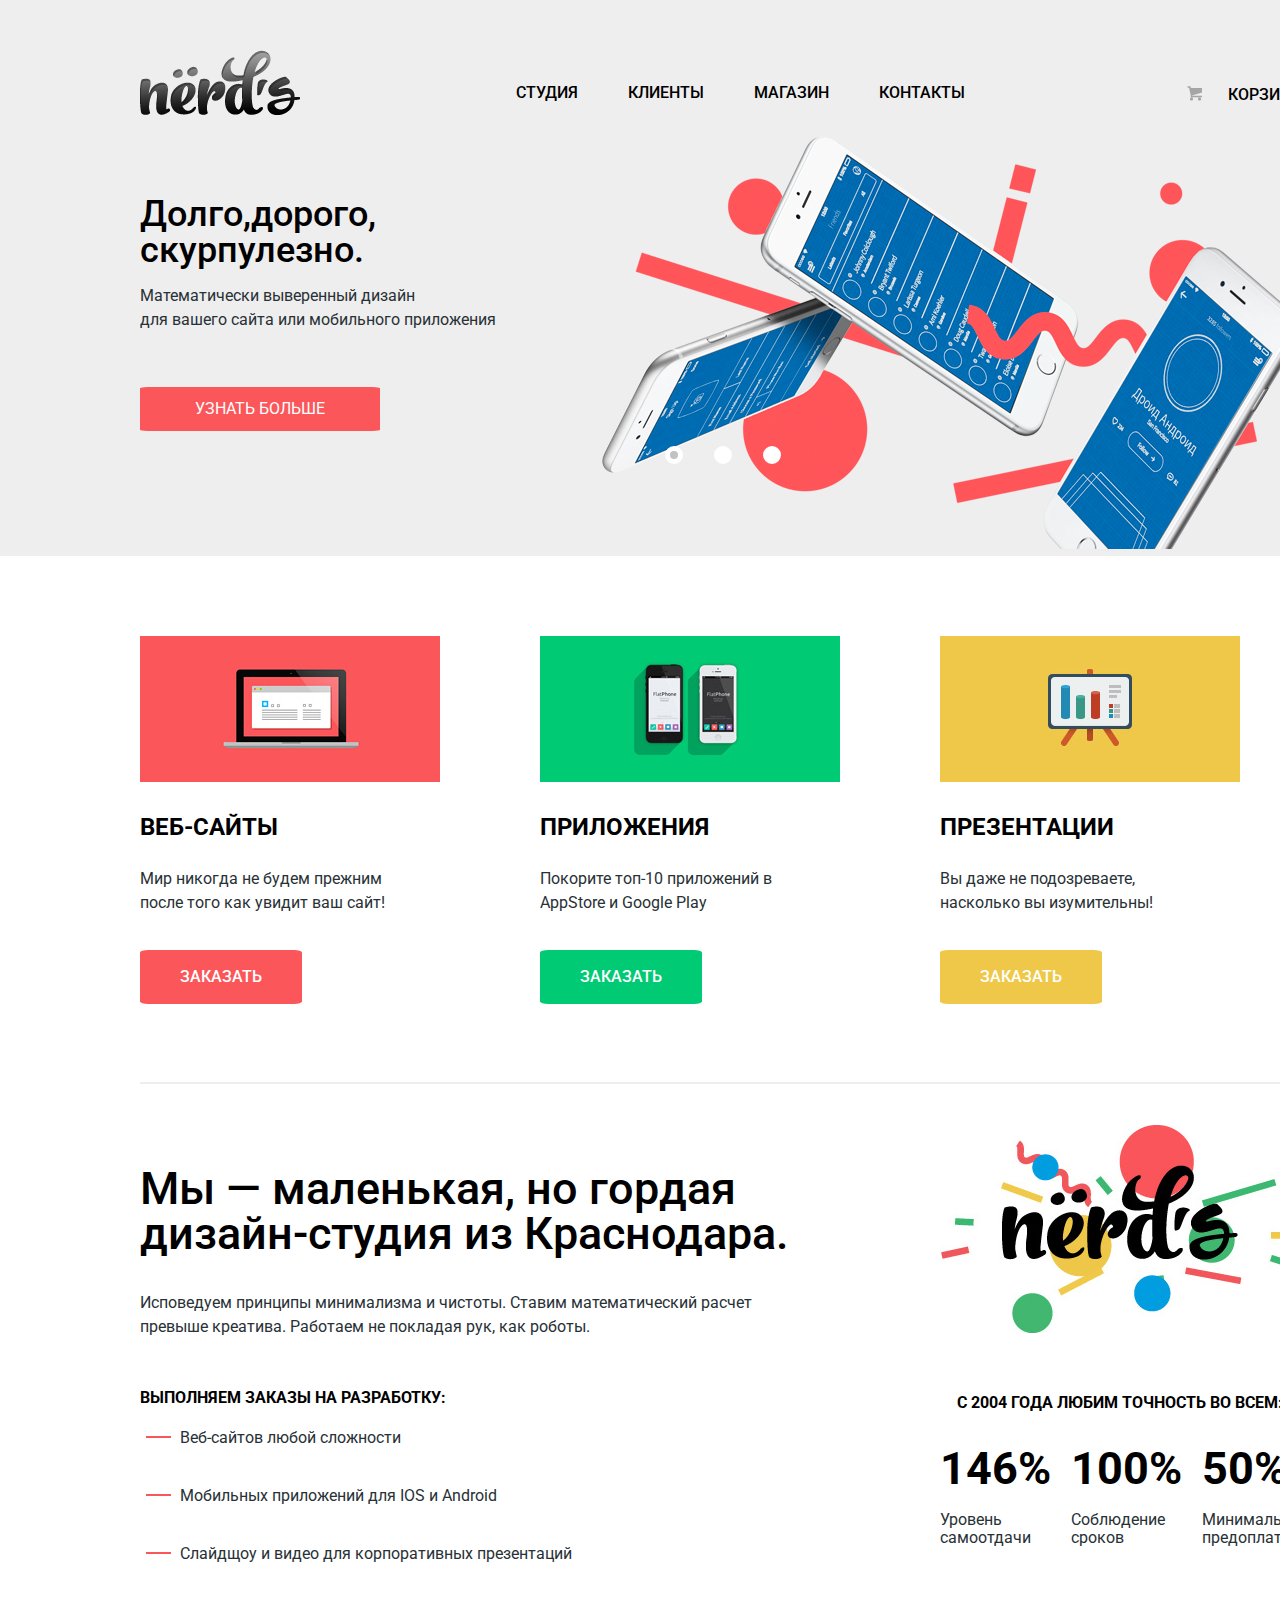
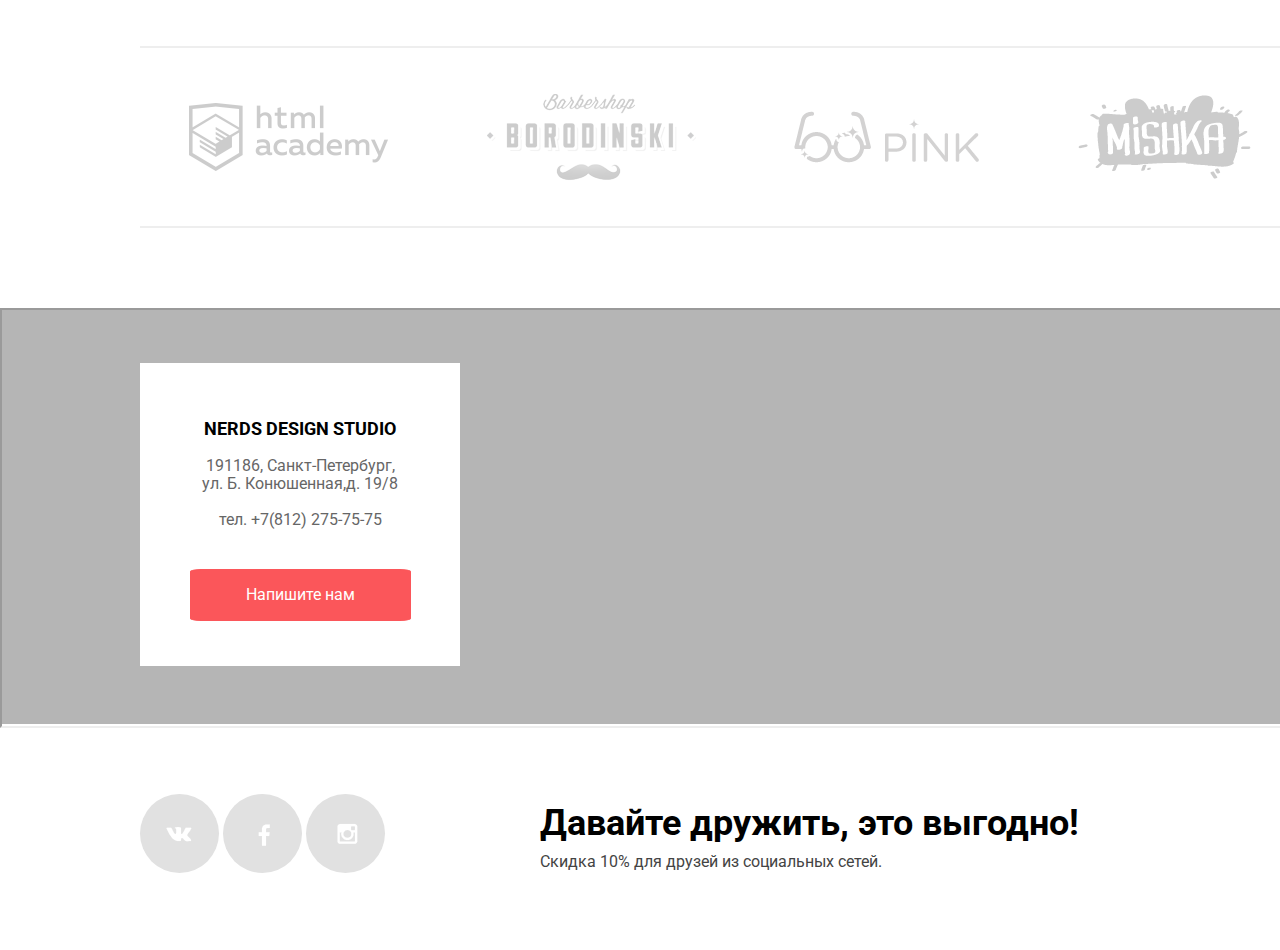
==== commit 086a9937: "Fix bugs to validate on w3 validator" ====
--- a/index.html
+++ b/index.html
@@ -1,4 +1,4 @@
-<!DOCTYPE HTML">
+<!DOCTYPE html>
 <html>
 <head>
 <meta http-equiv="Content-Type" content="text/html; charset=utf-8">
@@ -26,30 +26,30 @@
 	</div>
 		<div class="slider">
 			<div class="slider-controls">
-				<i class="active"></i>
-				<i></i>
-				<i></i>
+				<i class="active" id="control-1"></i>
+				<i id="control-2"></i>
+				<i id="control-3"></i>
 			</div>
 			<div class="slides">
-				<div class="slide">
+				<div class="slide slide-show">
 					<div class="slide-text">
 						<div class="slide-title">Долго,дорого,<br>скурпулезно.</div>
 						<p>Математически выверенный дизайн<br> для вашего сайта или мобильного приложения</p>
-						<a class="promo-button" href="#" type="button">Узнать больше</a>
+						<a class="promo-button" href="#">Узнать больше</a>
 					</div>
 				</div>
 				<div class="slide">
 					<div class="slide-text">
 						<div class="slide-title">Любим математику<br>как никто другой</div>
 						<p>Никакого креатива, только математические формулы,для расчета идеальных пропорций</p>
-						<a class="promo-button" href="#" type="button">Узнать больше</a>
+						<a class="promo-button" href="#" >Узнать больше</a>
 					</div>
 				</div>
 				<div class="slide">
 					<div class="slide-text">
 						<div class="slide-title">Только ночь,<br>только хардкор</div>
 						<p>Работаем днем как все? Мы против этого. <br>Ближе к полуночи работа только начинает</p>
-						<a class="promo-button" href="#" type="button">Узнать больше</a>
+						<a class="promo-button" href="#">Узнать больше</a>
 					</div>
 				</div>
 
@@ -60,22 +60,22 @@
 
 		<section class="features clearfix">
 			<div class="feature-item">
-				<img class="feature-item-img" src="img/illustration-1.png" width="300px" height="146px" alt="feature">
+				<img class="feature-item-img" src="img/illustration-1.png" width="300" height="146" alt="feature">
 				<h2 class="feature-item-title">Веб-сайты</h2>
 				<p>Мир никогда не будем прежним после того как увидит ваш сайт!</p>
-				<a class="feature feature-button-1" href="#" type="button">Заказать</a>
+				<a class="feature feature-button-1" href="#">Заказать</a>
 			</div>
 			<div class="feature-item">
-				<img class="feature-item-img" src="img/illustration-2.png" width="300px" height="146px" alt="feature">
+				<img class="feature-item-img" src="img/illustration-2.png" width="300" height="146" alt="feature">
 				<h2 class="feature-item-title">Приложения</h2>
 				<p>Покорите топ-10 приложений в AppStore и Google Play</p>
-				<a class="feature feature-button-2" href="#" type="button">Заказать</a>
+				<a class="feature feature-button-2" href="#">Заказать</a>
 			</div>
 			<div class="feature-item">
-				<img class="feature-item-img" src="img/illustration-3.png" width="300px" height="146px" alt="feature">
+				<img class="feature-item-img" src="img/illustration-3.png" width="300" height="146" alt="feature">
 				<h2 class="feature-item-title">Презентации</h2>
 				<p>Вы даже не подозреваете, насколько вы изумительны!</p>
-				<a class="feature feature-button-3" href="#" type="button">Заказать</a>
+				<a class="feature feature-button-3" href="#">Заказать</a>
 			</div>
 		</section>
 		<section class="index-content clearfix">
@@ -91,7 +91,7 @@
 			</div>
 			<div class="index-content-right">
 				<figure class="index-content-img">
-					<img src="img/index-content-img.jpg" width="360px" height="208px" alt="index-content">
+					<img src="img/index-content-img.jpg" width="360" height="208" alt="index-content">
 				</figure>
 				<b>С 2004 года любим точность во всем:</b>
 				<div class="percentage-block">
@@ -129,14 +129,14 @@
 				<a class="map-button" href="#">Напишите нам</a>
 			</div>
 		</div>
-			<iframe src="https://yandex.ru/map-widget/v1/-/CBFIAXBK-D" style="pointer-events: none;" width="100%" height="416" frameborder="1" allowfullscreen="true"></iframe>
+			<iframe src="https://yandex.ru/map-widget/v1/-/CBFIAXBK-D" style="pointer-events: none;" height="416"></iframe>
 	</div>
 	<footer class="main-footer">
 		<div class="container clearfix">
 			<section class="footer-social">
-				<a class="social-btn social-btn-vk" href="#"><img src="img/vk-icon.png" width="26px" height="15px" alt="vk"></a>
-				<a class="social-btn social-btn-fb" href="#"><img src="img/fb-icon.png" width="12px" height="22px" alt="fb"></a>
-				<a class="social-btn social-btn-inst" href="#"><img src="img/insta-icon.png" width="21px" height="21px" alt="insta"></a>
+				<a class="social-btn social-btn-vk" href="#"><img src="img/vk-icon.png" width="26" height="15" alt="vk"></a>
+				<a class="social-btn social-btn-fb" href="#"><img src="img/fb-icon.png" width="12" height="22" alt="fb"></a>
+				<a class="social-btn social-btn-inst" href="#"><img src="img/insta-icon.png" width="21" height="21" alt="insta"></a>
 			</section>
 			<section class="footer-promo">
 				<h3>Давайте дружить, это выгодно!</h3>
@@ -151,19 +151,19 @@
 			<form action="#" class="modal-form" method="post">
 				<div class="block">
 					<label>
-						<p>Ваше имя:</p>
+						Ваше имя:
 						<input type="text" class="modal-name" name="name" placeholder="Представьтесь, пожалуйста">
 					</label>
 				</div>
 				<div class="block">
 					<label>
-						<p>Ваш e-mail:</p>
+						Ваш e-mail:
 						<input type="text" class="modal-email" name="email" placeholder="Для отправки ответа">
 					</label>
 				</div>
 				<div class="block">
 					<label>
-						<p>Текст письма:</p>
+						Текст письма:
 						<textarea name="message" class="modal-message" placeholder="В свободной форме"></textarea>
 					</label>
 				</div>
--- a/css/style.css
+++ b/css/style.css
@@ -298,7 +298,7 @@
 	position: relative;
 
 	width: 1160px;
-	height: 430;
+	height: 430px;
 	margin-left: auto;
 	margin-right: auto;
 
@@ -404,8 +404,9 @@
 	background-position: 100% 10px;
 }
 
+
 .slide:nth-child(1) {
-	display: block;
+	display: none;
 }
 
 .slide:nth-child(2) {
@@ -415,12 +416,19 @@
 .slide:nth-child(3) {
 	display: none;
 }
+
+.slide-show {
+	display: block !important;
+	
+}
+
 
 .features {
 	display: flex;
 	position: relative;
 	padding-bottom: 80px;
 	margin-bottom: 41px;
+
 }
 
 .feature-item {
@@ -459,6 +467,8 @@
 	text-transform: uppercase;
 	text-decoration: none;
 	color: #ffffff;
+
+	border-radius: 5%;
 }
 
 .feature-button-1 {
@@ -976,6 +986,8 @@
 	margin-left: 10px;
 	text-align: center;
 
+	box-sizing: border-box;
+
 	font-family: 'Roboto', sans-serif;
 	font-size: 16px;
 	line-height: 22px;
@@ -1206,6 +1218,7 @@
 
 	background: #EEEEEE;
 	border: none;
+	border-radius: 5%;
 
 	cursor: pointer;
 }
@@ -1354,14 +1367,14 @@
 	display: block;
 }
 
-.element-body img:hover + .element-info::before {
+.element-info::before {
 	content: "";
 	position: absolute;
 
 	width: 360px;
 	height: 41px;
 
-	top:-385px;
+	top:-392px;
 	left: 0;
 
 	background: #4D4D4D;
@@ -1549,7 +1562,7 @@
 	display: inline-block;
 }
 
-.modal-form p {
+.modal-form label {
 	display: block;
 	margin: 0;
 	padding: 0;
@@ -1559,7 +1572,6 @@
 	color: #000000;
 	font-weight: bold;
 
-	margin-bottom: 12px;
 }
 
 .modal-form input {
@@ -1575,6 +1587,8 @@
 	line-height: 18px;
 
 	border: 3px solid #D7DCDE;
+
+	margin-top: 12px;
 	margin-bottom: 35px;
 }
 
@@ -1610,6 +1624,7 @@
 
 	border: 3px solid #D7DCDE;
 
+	margin-top: 12px;
 	margin-bottom: 47px;
 
 }
@@ -1771,5 +1786,6 @@
 }
 
 
-
-
+.map iframe {
+	width: 100%;
+}